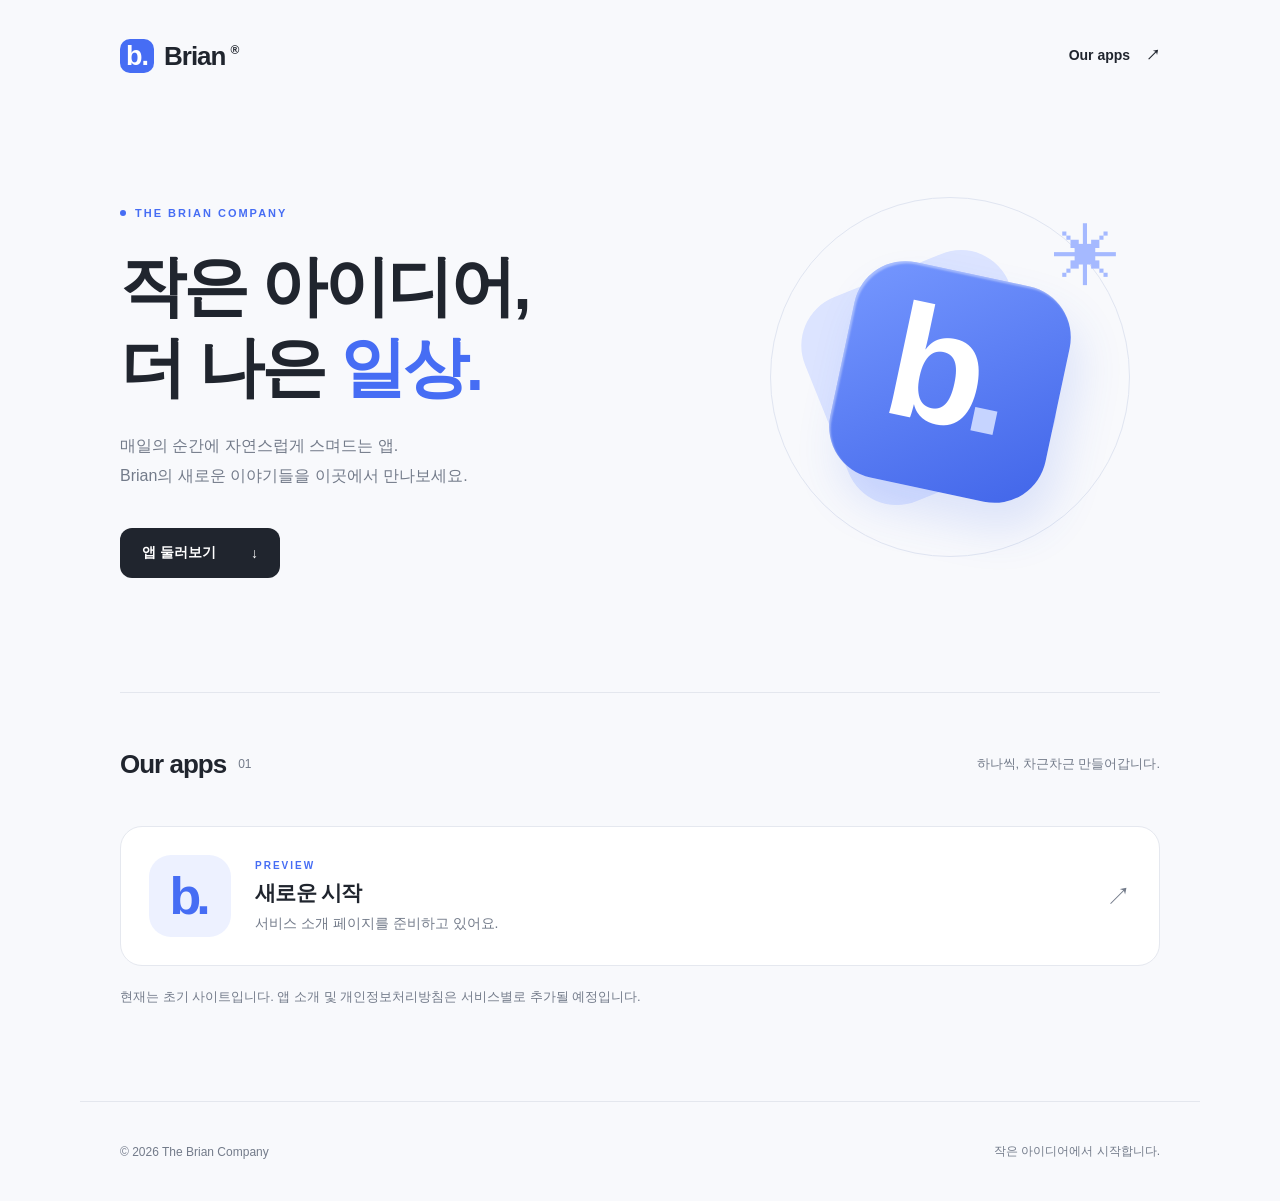
==== index.html @ 29df4c91 "Deploy web-brian-site: 15ad0accd604077ebf4e1efb65b648d3f5bd0e32" ====
<!DOCTYPE html><html lang="ko"><head><meta charSet="utf-8"/><meta name="viewport" content="width=device-width, initial-scale=1"/><link rel="stylesheet" href="/_next/static/chunks/06iimwyzbf0a_.css" data-precedence="next"/><link rel="preload" as="script" fetchPriority="low" href="/_next/static/chunks/15xrurgzs99gv.js"/><script src="/_next/static/chunks/0dgq26a5_oy.a.js" async=""></script><script src="/_next/static/chunks/07lhk_q6pmm3r.js" async=""></script><script src="/_next/static/chunks/0au83~zq0~0pf.js" async=""></script><script src="/_next/static/chunks/turbopack-07ur8f85nectq.js" async=""></script><script src="/_next/static/chunks/13h-0fd.p-1ga.js" async=""></script><script src="/_next/static/chunks/0d3shmwh5_nmn.js" async=""></script><title>Brian — 작은 아이디어, 더 나은 일상</title><meta name="description" content="Brian이 만드는 앱과 서비스의 공식 웹사이트입니다."/><script src="/_next/static/chunks/03~yq9q893hmn.js" noModule=""></script></head><body><div hidden=""><!--$--><!--/$--></div><header class="header wrap"><a class="brand" aria-label="Brian 홈" href="/"><span class="mark">b.</span>Brian<span class="brand-dot">®</span></a><nav aria-label="주 메뉴"><a href="/#apps">Our apps <span aria-hidden="true">↗</span></a></nav></header><main class="wrap"><section class="hero"><p class="eyebrow"><span class="status-dot"></span> THE BRIAN COMPANY</p><h1>작은 아이디어,<br/>더 나은 <span class="accent">일상.</span></h1><p class="intro">매일의 순간에 자연스럽게 스며드는 앱.<br/>Brian의 새로운 이야기들을 이곳에서 만나보세요.</p><a class="button" href="#apps">앱 둘러보기 <span aria-hidden="true">↓</span></a><div class="hero-art" aria-hidden="true"><div class="orbit"></div><div class="tile tile-back"></div><div class="tile tile-front">b<span>.</span></div><span class="spark">✳</span></div></section><section id="apps" class="apps"><div class="section-heading"><h2>Our apps<span class="count">01</span></h2><p>하나씩, 차근차근 만들어갑니다.</p></div><a class="app-card" href="/example/"><div class="app-icon" aria-hidden="true">b.</div><div><p class="eyebrow">PREVIEW</p><h3>새로운 시작</h3><p>서비스 소개 페이지를 준비하고 있어요.</p></div><span class="card-arrow" aria-hidden="true">↗</span></a><p class="note">현재는 초기 사이트입니다. 앱 소개 및 개인정보처리방침은 서비스별로 추가될 예정입니다.</p></section><!--$--><!--/$--></main><footer class="wrap footer"><span>© <!-- -->2026<!-- --> The Brian Company</span><span>작은 아이디어에서 시작합니다.</span></footer><script src="/_next/static/chunks/15xrurgzs99gv.js" id="_R_" async=""></script><script>(self.__next_f=self.__next_f||[]).push([0])</script><script>self.__next_f.push([1,"1:\"$Sreact.fragment\"\n2:I[22016,[\"/_next/static/chunks/13h-0fd.p-1ga.js\",\"/_next/static/chunks/0d3shmwh5_nmn.js\"],\"\"]\n3:I[39756,[\"/_next/static/chunks/13h-0fd.p-1ga.js\",\"/_next/static/chunks/0d3shmwh5_nmn.js\"],\"default\"]\n4:I[37457,[\"/_next/static/chunks/13h-0fd.p-1ga.js\",\"/_next/static/chunks/0d3shmwh5_nmn.js\"],\"default\"]\n5:I[97367,[\"/_next/static/chunks/13h-0fd.p-1ga.js\",\"/_next/static/chunks/0d3shmwh5_nmn.js\"],\"OutletBoundary\"]\n6:\"$Sreact.suspense\"\n8:I[97367,[\"/_next/static/chunks/13h-0fd.p-1ga.js\",\"/_next/static/chunks/0d3shmwh5_nmn.js\"],\"ViewportBoundary\"]\na:I[97367,[\"/_next/static/chunks/13h-0fd.p-1ga.js\",\"/_next/static/chunks/0d3shmwh5_nmn.js\"],\"MetadataBoundary\"]\nc:I[68027,[\"/_next/static/chunks/13h-0fd.p-1ga.js\",\"/_next/static/chunks/0d3shmwh5_nmn.js\"],\"default\",1]\n:HL[\"/_next/static/chunks/06iimwyzbf0a_.css\",\"style\"]\n"])</script><script>self.__next_f.push([1,"0:{\"P\":null,\"c\":[\"\",\"\"],\"q\":\"\",\"i\":false,\"f\":[[[\"\",{\"children\":[\"__PAGE__\",{}]},\"$undefined\",\"$undefined\",16],[[\"$\",\"$1\",\"c\",{\"children\":[[[\"$\",\"link\",\"0\",{\"rel\":\"stylesheet\",\"href\":\"/_next/static/chunks/06iimwyzbf0a_.css\",\"precedence\":\"next\",\"crossOrigin\":\"$undefined\",\"nonce\":\"$undefined\"}],[\"$\",\"script\",\"script-0\",{\"src\":\"/_next/static/chunks/13h-0fd.p-1ga.js\",\"async\":true,\"nonce\":\"$undefined\"}],[\"$\",\"script\",\"script-1\",{\"src\":\"/_next/static/chunks/0d3shmwh5_nmn.js\",\"async\":true,\"nonce\":\"$undefined\"}]],[\"$\",\"html\",null,{\"lang\":\"ko\",\"children\":[\"$\",\"body\",null,{\"children\":[[\"$\",\"header\",null,{\"className\":\"header wrap\",\"children\":[[\"$\",\"$L2\",null,{\"className\":\"brand\",\"href\":\"/\",\"aria-label\":\"Brian 홈\",\"children\":[[\"$\",\"span\",null,{\"className\":\"mark\",\"children\":\"b.\"}],\"Brian\",[\"$\",\"span\",null,{\"className\":\"brand-dot\",\"children\":\"®\"}]]}],[\"$\",\"nav\",null,{\"aria-label\":\"주 메뉴\",\"children\":[\"$\",\"$L2\",null,{\"href\":\"/#apps\",\"children\":[\"Our apps \",[\"$\",\"span\",null,{\"aria-hidden\":\"true\",\"children\":\"↗\"}]]}]}]]}],[\"$\",\"main\",null,{\"className\":\"wrap\",\"children\":[\"$\",\"$L3\",null,{\"parallelRouterKey\":\"children\",\"error\":\"$undefined\",\"errorStyles\":\"$undefined\",\"errorScripts\":\"$undefined\",\"template\":[\"$\",\"$L4\",null,{}],\"templateStyles\":\"$undefined\",\"templateScripts\":\"$undefined\",\"notFound\":[[\"$\",\"section\",null,{\"className\":\"detail\",\"children\":[[\"$\",\"p\",null,{\"className\":\"eyebrow\",\"children\":\"404\"}],[\"$\",\"h1\",null,{\"children\":\"페이지를 찾을 수 없어요.\"}],[\"$\",\"p\",null,{\"className\":\"intro\",\"children\":\"주소를 확인하거나 홈에서 다시 시작해 주세요.\"}],[\"$\",\"$L2\",null,{\"className\":\"button\",\"href\":\"/\",\"children\":\"홈으로 돌아가기\"}]]}],[]],\"forbidden\":\"$undefined\",\"unauthorized\":\"$undefined\"}]}],[\"$\",\"footer\",null,{\"className\":\"wrap footer\",\"children\":[[\"$\",\"span\",null,{\"children\":[\"© \",2026,\" The Brian Company\"]}],[\"$\",\"span\",null,{\"children\":\"작은 아이디어에서 시작합니다.\"}]]}]]}]}]]}],{\"children\":[[\"$\",\"$1\",\"c\",{\"children\":[[[\"$\",\"section\",null,{\"className\":\"hero\",\"children\":[[\"$\",\"p\",null,{\"className\":\"eyebrow\",\"children\":[[\"$\",\"span\",null,{\"className\":\"status-dot\"}],\" THE BRIAN COMPANY\"]}],[\"$\",\"h1\",null,{\"children\":[\"작은 아이디어,\",[\"$\",\"br\",null,{}],\"더 나은 \",[\"$\",\"span\",null,{\"className\":\"accent\",\"children\":\"일상.\"}]]}],[\"$\",\"p\",null,{\"className\":\"intro\",\"children\":[\"매일의 순간에 자연스럽게 스며드는 앱.\",[\"$\",\"br\",null,{}],\"Brian의 새로운 이야기들을 이곳에서 만나보세요.\"]}],[\"$\",\"a\",null,{\"className\":\"button\",\"href\":\"#apps\",\"children\":[\"앱 둘러보기 \",[\"$\",\"span\",null,{\"aria-hidden\":\"true\",\"children\":\"↓\"}]]}],[\"$\",\"div\",null,{\"className\":\"hero-art\",\"aria-hidden\":\"true\",\"children\":[[\"$\",\"div\",null,{\"className\":\"orbit\"}],[\"$\",\"div\",null,{\"className\":\"tile tile-back\"}],[\"$\",\"div\",null,{\"className\":\"tile tile-front\",\"children\":[\"b\",[\"$\",\"span\",null,{\"children\":\".\"}]]}],[\"$\",\"span\",null,{\"className\":\"spark\",\"children\":\"✳\"}]]}]]}],[\"$\",\"section\",null,{\"id\":\"apps\",\"className\":\"apps\",\"children\":[[\"$\",\"div\",null,{\"className\":\"section-heading\",\"children\":[[\"$\",\"h2\",null,{\"children\":[\"Our apps\",[\"$\",\"span\",null,{\"className\":\"count\",\"children\":\"01\"}]]}],[\"$\",\"p\",null,{\"children\":\"하나씩, 차근차근 만들어갑니다.\"}]]}],[\"$\",\"$L2\",null,{\"href\":\"/example/\",\"className\":\"app-card\",\"children\":[[\"$\",\"div\",null,{\"className\":\"app-icon\",\"aria-hidden\":\"true\",\"children\":\"b.\"}],[\"$\",\"div\",null,{\"children\":[[\"$\",\"p\",null,{\"className\":\"eyebrow\",\"children\":\"PREVIEW\"}],[\"$\",\"h3\",null,{\"children\":\"새로운 시작\"}],[\"$\",\"p\",null,{\"children\":\"서비스 소개 페이지를 준비하고 있어요.\"}]]}],[\"$\",\"span\",null,{\"className\":\"card-arrow\",\"aria-hidden\":\"true\",\"children\":\"↗\"}]]}],[\"$\",\"p\",null,{\"className\":\"note\",\"children\":\"현재는 초기 사이트입니다. 앱 소개 및 개인정보처리방침은 서비스별로 추가될 예정입니다.\"}]]}]],null,[\"$\",\"$L5\",null,{\"children\":[\"$\",\"$6\",null,{\"name\":\"Next.MetadataOutlet\",\"children\":\"$@7\"}]}]]}],{},null,false,null]},null,false,null],[\"$\",\"$1\",\"h\",{\"children\":[null,[\"$\",\"$L8\",null,{\"children\":\"$L9\"}],[\"$\",\"div\",null,{\"hidden\":true,\"children\":[\"$\",\"$La\",null,{\"children\":[\"$\",\"$6\",null,{\"name\":\"Next.Metadata\",\"children\":\"$Lb\"}]}]}],null]}],false]],\"m\":\"$undefined\",\"G\":[\"$c\",[[\"$\",\"link\",\"0\",{\"rel\":\"stylesheet\",\"href\":\"/_next/static/chunks/06iimwyzbf0a_.css\",\"precedence\":\"next\",\"crossOrigin\":\"$undefined\",\"nonce\":\"$undefined\"}]]],\"S\":true,\"h\":null,\"s\":\"$undefined\",\"l\":\"$undefined\",\"p\":\"$undefined\",\"d\":\"$undefined\",\"b\":\"ZEjswUMZ8mTC4s_uHKRm-\"}\n"])</script><script>self.__next_f.push([1,"9:[[\"$\",\"meta\",\"0\",{\"charSet\":\"utf-8\"}],[\"$\",\"meta\",\"1\",{\"name\":\"viewport\",\"content\":\"width=device-width, initial-scale=1\"}]]\n"])</script><script>self.__next_f.push([1,"7:null\nb:[[\"$\",\"title\",\"0\",{\"children\":\"Brian — 작은 아이디어, 더 나은 일상\"}],[\"$\",\"meta\",\"1\",{\"name\":\"description\",\"content\":\"Brian이 만드는 앱과 서비스의 공식 웹사이트입니다.\"}]]\n"])</script></body></html>
---- _next/static/chunks/06iimwyzbf0a_.css ----
:root{--lightningcss-light:initial;--lightningcss-dark: ;color-scheme:light;--bg:#f8f9fc;--ink:#20252e;--muted:#737b8a;--blue:#466df4}*{box-sizing:border-box}html{scroll-behavior:smooth;scroll-padding-top:32px}body{background:var(--bg);color:var(--ink);-webkit-font-smoothing:antialiased;margin:0;font-family:Arial,Apple SD Gothic Neo,Noto Sans KR,sans-serif}a{color:inherit;text-decoration:none}a:focus-visible{outline:3px solid var(--blue);outline-offset:6px}.wrap{max-width:1120px;margin:auto;padding:0 40px}.header{justify-content:space-between;align-items:center;height:112px;display:flex}.brand{letter-spacing:-1px;align-items:center;gap:10px;font-size:26px;font-weight:800;display:flex}.mark{background:var(--blue);color:#fff;border-radius:10px;place-items:center;width:34px;height:34px;font-size:27px;display:grid}.brand-dot{align-self:flex-start;margin:4px 0 0 -5px;font-size:12px}.header nav{font-size:14px;font-weight:600}.header nav span{margin-left:12px}.hero{min-height:580px;padding:84px 0 100px;position:relative}.eyebrow{letter-spacing:2px;color:var(--blue);align-items:center;gap:9px;font-size:11px;font-weight:700;display:flex}.status-dot{background:var(--blue);border-radius:50%;width:6px;height:6px}h1{letter-spacing:-3px;margin:27px 0 24px;font-size:clamp(40px,5.5vw,66px);font-weight:800;line-height:1.22}.accent{color:var(--blue)}.intro{color:var(--muted);word-break:keep-all;font-size:16px;line-height:1.9}.button{background:var(--ink);color:#fff;border-radius:12px;align-items:center;gap:35px;margin-top:20px;padding:16px 22px;font-size:14px;font-weight:600;display:inline-flex}.button:hover{background:var(--blue)}.hero-art{width:390px;height:390px;position:absolute;top:70px;right:15px}.orbit{border:1px solid #e0e5f1;border-radius:50%;position:absolute;inset:15px}.tile{border-radius:52px;width:220px;height:220px;position:absolute;top:90px;left:85px}.tile-back{background:#dce4ff;transform:rotate(-22deg)translate(-18px,-12px)}.tile-front{color:#fff;letter-spacing:-15px;background:linear-gradient(145deg,#7698ff,#4165e9);justify-content:center;align-items:center;padding-bottom:24px;padding-right:15px;font-size:160px;font-weight:800;display:flex;transform:rotate(12deg);box-shadow:15px 25px 45px #4165e925,inset 2px 2px 2px #ffffff60}.tile-front span{color:#c6d4ff}.spark{color:#a5b9ff;font-size:66px;position:absolute;top:38px;right:25px}.apps{border-top:1px solid #e4e7ee;padding:34px 0 80px}.section-heading{justify-content:space-between;align-items:center;margin-bottom:25px;display:flex}h2{letter-spacing:-1px;align-items:center;gap:12px;font-size:26px;display:flex}.count{letter-spacing:0;color:var(--muted);font-size:12px;font-weight:400}.section-heading>p,.note{color:var(--muted);font-size:13px}.app-card{background:#fff;border:1px solid #e5e8ef;border-radius:22px;align-items:center;gap:24px;padding:28px;transition:box-shadow .2s,border-color .2s;display:flex}.app-card:hover{border-color:#a6b8f6;box-shadow:0 8px 28px #4165e90a}.app-icon{width:82px;height:82px;color:var(--blue);letter-spacing:-5px;background:#edf1ff;border-radius:22px;flex-shrink:0;place-items:center;padding-right:5px;font-size:52px;font-weight:800;display:grid}h3{letter-spacing:-.7px;margin:8px 0;font-size:21px}.app-card p{color:var(--muted);margin:0;font-size:14px}.app-card .eyebrow{color:var(--blue);font-size:10px}.card-arrow{color:var(--muted);margin-left:auto;font-size:25px}.note{margin-top:20px;line-height:1.7}.footer{min-height:100px;color:var(--muted);border-top:1px solid #e4e7ee;justify-content:space-between;align-items:center;font-size:12px;display:flex}.detail{min-height:70vh;padding:80px 0}@media (max-width:800px){.hero-art{transform-origin:100%;opacity:.8;right:-15px;transform:scale(.7)}.hero h1,.hero .intro,.hero .button,.hero .eyebrow{z-index:1;position:relative}.hero-art{top:30px}.hero{padding-top:60px}.intro{max-width:420px}}@media (max-width:600px){.wrap{padding-left:24px;padding-right:24px}.header{height:88px}.hero{padding:35px 0 44px}.hero-art{transform-origin:50%;width:320px;height:300px;margin:0 auto;position:relative;top:auto;right:auto;transform:scale(.8)}.tile{top:55px;left:55px}.orbit{inset:0}.spark{top:0;right:0}.section-heading{flex-direction:column;align-items:flex-start;gap:0}.section-heading h2{margin-bottom:0}.app-card{gap:16px;padding:20px}.app-icon{border-radius:17px;width:60px;height:60px;font-size:40px}.app-card p{font-size:12px}.footer{flex-direction:column;justify-content:center;align-items:flex-start;gap:10px;padding-top:24px;padding-bottom:24px}h1{letter-spacing:-2px}.detail{padding:50px 0}.apps{padding-bottom:50px}}@media (prefers-reduced-motion:reduce){html{scroll-behavior:auto}.app-card{transition:none}}
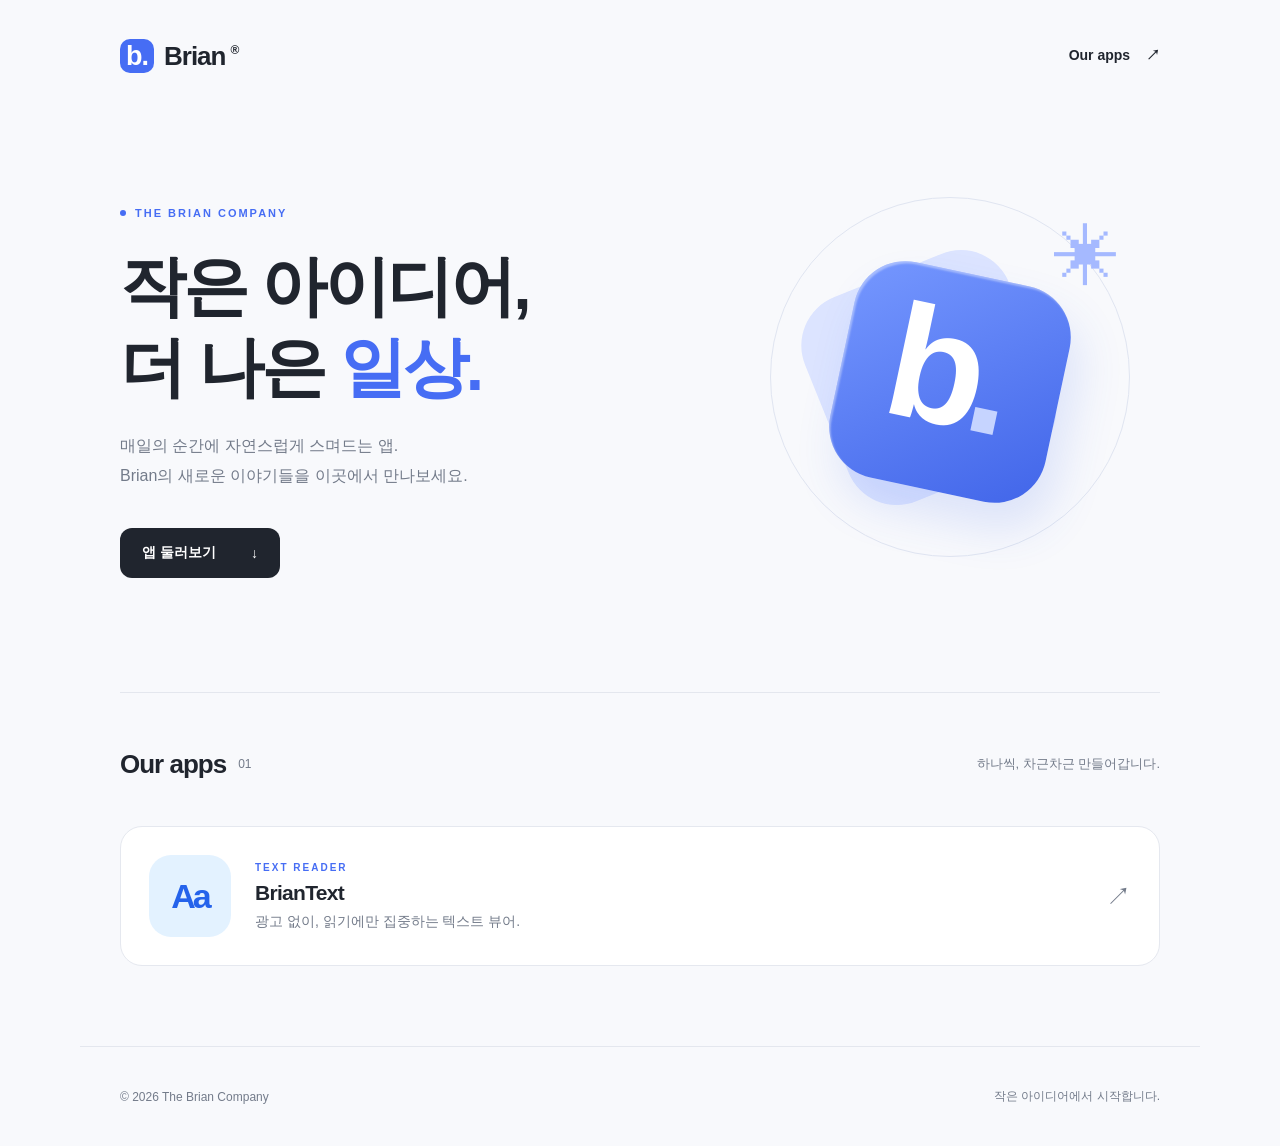
==== commit a400d257: "Deploy web-brian-site: 4410a223951675eed8624fb03c8d6aa4f343a608" ====
--- a/index.html
+++ b/index.html
@@ -1 +1 @@
-<!DOCTYPE html><html lang="ko"><head><meta charSet="utf-8"/><meta name="viewport" content="width=device-width, initial-scale=1"/><link rel="stylesheet" href="/_next/static/chunks/06iimwyzbf0a_.css" data-precedence="next"/><link rel="preload" as="script" fetchPriority="low" href="/_next/static/chunks/15xrurgzs99gv.js"/><script src="/_next/static/chunks/0dgq26a5_oy.a.js" async=""></script><script src="/_next/static/chunks/07lhk_q6pmm3r.js" async=""></script><script src="/_next/static/chunks/0au83~zq0~0pf.js" async=""></script><script src="/_next/static/chunks/turbopack-07ur8f85nectq.js" async=""></script><script src="/_next/static/chunks/13h-0fd.p-1ga.js" async=""></script><script src="/_next/static/chunks/0d3shmwh5_nmn.js" async=""></script><title>Brian — 작은 아이디어, 더 나은 일상</title><meta name="description" content="Brian이 만드는 앱과 서비스의 공식 웹사이트입니다."/><script src="/_next/static/chunks/03~yq9q893hmn.js" noModule=""></script></head><body><div hidden=""><!--$--><!--/$--></div><header class="header wrap"><a class="brand" aria-label="Brian 홈" href="/"><span class="mark">b.</span>Brian<span class="brand-dot">®</span></a><nav aria-label="주 메뉴"><a href="/#apps">Our apps <span aria-hidden="true">↗</span></a></nav></header><main class="wrap"><section class="hero"><p class="eyebrow"><span class="status-dot"></span> THE BRIAN COMPANY</p><h1>작은 아이디어,<br/>더 나은 <span class="accent">일상.</span></h1><p class="intro">매일의 순간에 자연스럽게 스며드는 앱.<br/>Brian의 새로운 이야기들을 이곳에서 만나보세요.</p><a class="button" href="#apps">앱 둘러보기 <span aria-hidden="true">↓</span></a><div class="hero-art" aria-hidden="true"><div class="orbit"></div><div class="tile tile-back"></div><div class="tile tile-front">b<span>.</span></div><span class="spark">✳</span></div></section><section id="apps" class="apps"><div class="section-heading"><h2>Our apps<span class="count">01</span></h2><p>하나씩, 차근차근 만들어갑니다.</p></div><a class="app-card" href="/example/"><div class="app-icon" aria-hidden="true">b.</div><div><p class="eyebrow">PREVIEW</p><h3>새로운 시작</h3><p>서비스 소개 페이지를 준비하고 있어요.</p></div><span class="card-arrow" aria-hidden="true">↗</span></a><p class="note">현재는 초기 사이트입니다. 앱 소개 및 개인정보처리방침은 서비스별로 추가될 예정입니다.</p></section><!--$--><!--/$--></main><footer class="wrap footer"><span>© <!-- -->2026<!-- --> The Brian Company</span><span>작은 아이디어에서 시작합니다.</span></footer><script src="/_next/static/chunks/15xrurgzs99gv.js" id="_R_" async=""></script><script>(self.__next_f=self.__next_f||[]).push([0])</script><script>self.__next_f.push([1,"1:\"$Sreact.fragment\"\n2:I[22016,[\"/_next/static/chunks/13h-0fd.p-1ga.js\",\"/_next/static/chunks/0d3shmwh5_nmn.js\"],\"\"]\n3:I[39756,[\"/_next/static/chunks/13h-0fd.p-1ga.js\",\"/_next/static/chunks/0d3shmwh5_nmn.js\"],\"default\"]\n4:I[37457,[\"/_next/static/chunks/13h-0fd.p-1ga.js\",\"/_next/static/chunks/0d3shmwh5_nmn.js\"],\"default\"]\n5:I[97367,[\"/_next/static/chunks/13h-0fd.p-1ga.js\",\"/_next/static/chunks/0d3shmwh5_nmn.js\"],\"OutletBoundary\"]\n6:\"$Sreact.suspense\"\n8:I[97367,[\"/_next/static/chunks/13h-0fd.p-1ga.js\",\"/_next/static/chunks/0d3shmwh5_nmn.js\"],\"ViewportBoundary\"]\na:I[97367,[\"/_next/static/chunks/13h-0fd.p-1ga.js\",\"/_next/static/chunks/0d3shmwh5_nmn.js\"],\"MetadataBoundary\"]\nc:I[68027,[\"/_next/static/chunks/13h-0fd.p-1ga.js\",\"/_next/static/chunks/0d3shmwh5_nmn.js\"],\"default\",1]\n:HL[\"/_next/static/chunks/06iimwyzbf0a_.css\",\"style\"]\n"])</script><script>self.__next_f.push([1,"0:{\"P\":null,\"c\":[\"\",\"\"],\"q\":\"\",\"i\":false,\"f\":[[[\"\",{\"children\":[\"__PAGE__\",{}]},\"$undefined\",\"$undefined\",16],[[\"$\",\"$1\",\"c\",{\"children\":[[[\"$\",\"link\",\"0\",{\"rel\":\"stylesheet\",\"href\":\"/_next/static/chunks/06iimwyzbf0a_.css\",\"precedence\":\"next\",\"crossOrigin\":\"$undefined\",\"nonce\":\"$undefined\"}],[\"$\",\"script\",\"script-0\",{\"src\":\"/_next/static/chunks/13h-0fd.p-1ga.js\",\"async\":true,\"nonce\":\"$undefined\"}],[\"$\",\"script\",\"script-1\",{\"src\":\"/_next/static/chunks/0d3shmwh5_nmn.js\",\"async\":true,\"nonce\":\"$undefined\"}]],[\"$\",\"html\",null,{\"lang\":\"ko\",\"children\":[\"$\",\"body\",null,{\"children\":[[\"$\",\"header\",null,{\"className\":\"header wrap\",\"children\":[[\"$\",\"$L2\",null,{\"className\":\"brand\",\"href\":\"/\",\"aria-label\":\"Brian 홈\",\"children\":[[\"$\",\"span\",null,{\"className\":\"mark\",\"children\":\"b.\"}],\"Brian\",[\"$\",\"span\",null,{\"className\":\"brand-dot\",\"children\":\"®\"}]]}],[\"$\",\"nav\",null,{\"aria-label\":\"주 메뉴\",\"children\":[\"$\",\"$L2\",null,{\"href\":\"/#apps\",\"children\":[\"Our apps \",[\"$\",\"span\",null,{\"aria-hidden\":\"true\",\"children\":\"↗\"}]]}]}]]}],[\"$\",\"main\",null,{\"className\":\"wrap\",\"children\":[\"$\",\"$L3\",null,{\"parallelRouterKey\":\"children\",\"error\":\"$undefined\",\"errorStyles\":\"$undefined\",\"errorScripts\":\"$undefined\",\"template\":[\"$\",\"$L4\",null,{}],\"templateStyles\":\"$undefined\",\"templateScripts\":\"$undefined\",\"notFound\":[[\"$\",\"section\",null,{\"className\":\"detail\",\"children\":[[\"$\",\"p\",null,{\"className\":\"eyebrow\",\"children\":\"404\"}],[\"$\",\"h1\",null,{\"children\":\"페이지를 찾을 수 없어요.\"}],[\"$\",\"p\",null,{\"className\":\"intro\",\"children\":\"주소를 확인하거나 홈에서 다시 시작해 주세요.\"}],[\"$\",\"$L2\",null,{\"className\":\"button\",\"href\":\"/\",\"children\":\"홈으로 돌아가기\"}]]}],[]],\"forbidden\":\"$undefined\",\"unauthorized\":\"$undefined\"}]}],[\"$\",\"footer\",null,{\"className\":\"wrap footer\",\"children\":[[\"$\",\"span\",null,{\"children\":[\"© \",2026,\" The Brian Company\"]}],[\"$\",\"span\",null,{\"children\":\"작은 아이디어에서 시작합니다.\"}]]}]]}]}]]}],{\"children\":[[\"$\",\"$1\",\"c\",{\"children\":[[[\"$\",\"section\",null,{\"className\":\"hero\",\"children\":[[\"$\",\"p\",null,{\"className\":\"eyebrow\",\"children\":[[\"$\",\"span\",null,{\"className\":\"status-dot\"}],\" THE BRIAN COMPANY\"]}],[\"$\",\"h1\",null,{\"children\":[\"작은 아이디어,\",[\"$\",\"br\",null,{}],\"더 나은 \",[\"$\",\"span\",null,{\"className\":\"accent\",\"children\":\"일상.\"}]]}],[\"$\",\"p\",null,{\"className\":\"intro\",\"children\":[\"매일의 순간에 자연스럽게 스며드는 앱.\",[\"$\",\"br\",null,{}],\"Brian의 새로운 이야기들을 이곳에서 만나보세요.\"]}],[\"$\",\"a\",null,{\"className\":\"button\",\"href\":\"#apps\",\"children\":[\"앱 둘러보기 \",[\"$\",\"span\",null,{\"aria-hidden\":\"true\",\"children\":\"↓\"}]]}],[\"$\",\"div\",null,{\"className\":\"hero-art\",\"aria-hidden\":\"true\",\"children\":[[\"$\",\"div\",null,{\"className\":\"orbit\"}],[\"$\",\"div\",null,{\"className\":\"tile tile-back\"}],[\"$\",\"div\",null,{\"className\":\"tile tile-front\",\"children\":[\"b\",[\"$\",\"span\",null,{\"children\":\".\"}]]}],[\"$\",\"span\",null,{\"className\":\"spark\",\"children\":\"✳\"}]]}]]}],[\"$\",\"section\",null,{\"id\":\"apps\",\"className\":\"apps\",\"children\":[[\"$\",\"div\",null,{\"className\":\"section-heading\",\"children\":[[\"$\",\"h2\",null,{\"children\":[\"Our apps\",[\"$\",\"span\",null,{\"className\":\"count\",\"children\":\"01\"}]]}],[\"$\",\"p\",null,{\"children\":\"하나씩, 차근차근 만들어갑니다.\"}]]}],[\"$\",\"$L2\",null,{\"href\":\"/example/\",\"className\":\"app-card\",\"children\":[[\"$\",\"div\",null,{\"className\":\"app-icon\",\"aria-hidden\":\"true\",\"children\":\"b.\"}],[\"$\",\"div\",null,{\"children\":[[\"$\",\"p\",null,{\"className\":\"eyebrow\",\"children\":\"PREVIEW\"}],[\"$\",\"h3\",null,{\"children\":\"새로운 시작\"}],[\"$\",\"p\",null,{\"children\":\"서비스 소개 페이지를 준비하고 있어요.\"}]]}],[\"$\",\"span\",null,{\"className\":\"card-arrow\",\"aria-hidden\":\"true\",\"children\":\"↗\"}]]}],[\"$\",\"p\",null,{\"className\":\"note\",\"children\":\"현재는 초기 사이트입니다. 앱 소개 및 개인정보처리방침은 서비스별로 추가될 예정입니다.\"}]]}]],null,[\"$\",\"$L5\",null,{\"children\":[\"$\",\"$6\",null,{\"name\":\"Next.MetadataOutlet\",\"children\":\"$@7\"}]}]]}],{},null,false,null]},null,false,null],[\"$\",\"$1\",\"h\",{\"children\":[null,[\"$\",\"$L8\",null,{\"children\":\"$L9\"}],[\"$\",\"div\",null,{\"hidden\":true,\"children\":[\"$\",\"$La\",null,{\"children\":[\"$\",\"$6\",null,{\"name\":\"Next.Metadata\",\"children\":\"$Lb\"}]}]}],null]}],false]],\"m\":\"$undefined\",\"G\":[\"$c\",[[\"$\",\"link\",\"0\",{\"rel\":\"stylesheet\",\"href\":\"/_next/static/chunks/06iimwyzbf0a_.css\",\"precedence\":\"next\",\"crossOrigin\":\"$undefined\",\"nonce\":\"$undefined\"}]]],\"S\":true,\"h\":null,\"s\":\"$undefined\",\"l\":\"$undefined\",\"p\":\"$undefined\",\"d\":\"$undefined\",\"b\":\"ZEjswUMZ8mTC4s_uHKRm-\"}\n"])</script><script>self.__next_f.push([1,"9:[[\"$\",\"meta\",\"0\",{\"charSet\":\"utf-8\"}],[\"$\",\"meta\",\"1\",{\"name\":\"viewport\",\"content\":\"width=device-width, initial-scale=1\"}]]\n"])</script><script>self.__next_f.push([1,"7:null\nb:[[\"$\",\"title\",\"0\",{\"children\":\"Brian — 작은 아이디어, 더 나은 일상\"}],[\"$\",\"meta\",\"1\",{\"name\":\"description\",\"content\":\"Brian이 만드는 앱과 서비스의 공식 웹사이트입니다.\"}]]\n"])</script></body></html>+<!DOCTYPE html><html lang="ko"><head><meta charSet="utf-8"/><meta name="viewport" content="width=device-width, initial-scale=1"/><link rel="stylesheet" href="/_next/static/chunks/165df~7f7-2nq.css" data-precedence="next"/><link rel="preload" as="script" fetchPriority="low" href="/_next/static/chunks/15xrurgzs99gv.js"/><script src="/_next/static/chunks/0dgq26a5_oy.a.js" async=""></script><script src="/_next/static/chunks/07lhk_q6pmm3r.js" async=""></script><script src="/_next/static/chunks/0au83~zq0~0pf.js" async=""></script><script src="/_next/static/chunks/turbopack-07ur8f85nectq.js" async=""></script><script src="/_next/static/chunks/13h-0fd.p-1ga.js" async=""></script><script src="/_next/static/chunks/0d3shmwh5_nmn.js" async=""></script><title>Brian — 작은 아이디어, 더 나은 일상</title><meta name="description" content="Brian이 만드는 앱과 서비스의 공식 웹사이트입니다."/><script src="/_next/static/chunks/03~yq9q893hmn.js" noModule=""></script></head><body><div hidden=""><!--$--><!--/$--></div><header class="header wrap"><a class="brand" aria-label="Brian 홈" href="/"><span class="mark">b.</span>Brian<span class="brand-dot">®</span></a><nav aria-label="주 메뉴"><a href="/#apps">Our apps <span aria-hidden="true">↗</span></a></nav></header><main class="wrap"><section class="hero"><p class="eyebrow"><span class="status-dot"></span> THE BRIAN COMPANY</p><h1>작은 아이디어,<br/>더 나은 <span class="accent">일상.</span></h1><p class="intro">매일의 순간에 자연스럽게 스며드는 앱.<br/>Brian의 새로운 이야기들을 이곳에서 만나보세요.</p><a class="button" href="#apps">앱 둘러보기 <span aria-hidden="true">↓</span></a><div class="hero-art" aria-hidden="true"><div class="orbit"></div><div class="tile tile-back"></div><div class="tile tile-front">b<span>.</span></div><span class="spark">✳</span></div></section><section id="apps" class="apps"><div class="section-heading"><h2>Our apps<span class="count">01</span></h2><p>하나씩, 차근차근 만들어갑니다.</p></div><a class="app-card" href="/briantext/"><div class="app-icon text-icon" aria-hidden="true">Aa</div><div><p class="eyebrow">TEXT READER</p><h3>BrianText</h3><p>광고 없이, 읽기에만 집중하는 텍스트 뷰어.</p></div><span class="card-arrow" aria-hidden="true">↗</span></a></section><!--$--><!--/$--></main><footer class="wrap footer"><span>© <!-- -->2026<!-- --> The Brian Company</span><span>작은 아이디어에서 시작합니다.</span></footer><script src="/_next/static/chunks/15xrurgzs99gv.js" id="_R_" async=""></script><script>(self.__next_f=self.__next_f||[]).push([0])</script><script>self.__next_f.push([1,"1:\"$Sreact.fragment\"\n2:I[22016,[\"/_next/static/chunks/13h-0fd.p-1ga.js\",\"/_next/static/chunks/0d3shmwh5_nmn.js\"],\"\"]\n3:I[39756,[\"/_next/static/chunks/13h-0fd.p-1ga.js\",\"/_next/static/chunks/0d3shmwh5_nmn.js\"],\"default\"]\n4:I[37457,[\"/_next/static/chunks/13h-0fd.p-1ga.js\",\"/_next/static/chunks/0d3shmwh5_nmn.js\"],\"default\"]\n5:I[97367,[\"/_next/static/chunks/13h-0fd.p-1ga.js\",\"/_next/static/chunks/0d3shmwh5_nmn.js\"],\"OutletBoundary\"]\n6:\"$Sreact.suspense\"\n8:I[97367,[\"/_next/static/chunks/13h-0fd.p-1ga.js\",\"/_next/static/chunks/0d3shmwh5_nmn.js\"],\"ViewportBoundary\"]\na:I[97367,[\"/_next/static/chunks/13h-0fd.p-1ga.js\",\"/_next/static/chunks/0d3shmwh5_nmn.js\"],\"MetadataBoundary\"]\nc:I[68027,[\"/_next/static/chunks/13h-0fd.p-1ga.js\",\"/_next/static/chunks/0d3shmwh5_nmn.js\"],\"default\",1]\n:HL[\"/_next/static/chunks/165df~7f7-2nq.css\",\"style\"]\n"])</script><script>self.__next_f.push([1,"0:{\"P\":null,\"c\":[\"\",\"\"],\"q\":\"\",\"i\":false,\"f\":[[[\"\",{\"children\":[\"__PAGE__\",{}]},\"$undefined\",\"$undefined\",16],[[\"$\",\"$1\",\"c\",{\"children\":[[[\"$\",\"link\",\"0\",{\"rel\":\"stylesheet\",\"href\":\"/_next/static/chunks/165df~7f7-2nq.css\",\"precedence\":\"next\",\"crossOrigin\":\"$undefined\",\"nonce\":\"$undefined\"}],[\"$\",\"script\",\"script-0\",{\"src\":\"/_next/static/chunks/13h-0fd.p-1ga.js\",\"async\":true,\"nonce\":\"$undefined\"}],[\"$\",\"script\",\"script-1\",{\"src\":\"/_next/static/chunks/0d3shmwh5_nmn.js\",\"async\":true,\"nonce\":\"$undefined\"}]],[\"$\",\"html\",null,{\"lang\":\"ko\",\"children\":[\"$\",\"body\",null,{\"children\":[[\"$\",\"header\",null,{\"className\":\"header wrap\",\"children\":[[\"$\",\"$L2\",null,{\"className\":\"brand\",\"href\":\"/\",\"aria-label\":\"Brian 홈\",\"children\":[[\"$\",\"span\",null,{\"className\":\"mark\",\"children\":\"b.\"}],\"Brian\",[\"$\",\"span\",null,{\"className\":\"brand-dot\",\"children\":\"®\"}]]}],[\"$\",\"nav\",null,{\"aria-label\":\"주 메뉴\",\"children\":[\"$\",\"$L2\",null,{\"href\":\"/#apps\",\"children\":[\"Our apps \",[\"$\",\"span\",null,{\"aria-hidden\":\"true\",\"children\":\"↗\"}]]}]}]]}],[\"$\",\"main\",null,{\"className\":\"wrap\",\"children\":[\"$\",\"$L3\",null,{\"parallelRouterKey\":\"children\",\"error\":\"$undefined\",\"errorStyles\":\"$undefined\",\"errorScripts\":\"$undefined\",\"template\":[\"$\",\"$L4\",null,{}],\"templateStyles\":\"$undefined\",\"templateScripts\":\"$undefined\",\"notFound\":[[\"$\",\"section\",null,{\"className\":\"detail\",\"children\":[[\"$\",\"p\",null,{\"className\":\"eyebrow\",\"children\":\"404\"}],[\"$\",\"h1\",null,{\"children\":\"페이지를 찾을 수 없어요.\"}],[\"$\",\"p\",null,{\"className\":\"intro\",\"children\":\"주소를 확인하거나 홈에서 다시 시작해 주세요.\"}],[\"$\",\"$L2\",null,{\"className\":\"button\",\"href\":\"/\",\"children\":\"홈으로 돌아가기\"}]]}],[]],\"forbidden\":\"$undefined\",\"unauthorized\":\"$undefined\"}]}],[\"$\",\"footer\",null,{\"className\":\"wrap footer\",\"children\":[[\"$\",\"span\",null,{\"children\":[\"© \",2026,\" The Brian Company\"]}],[\"$\",\"span\",null,{\"children\":\"작은 아이디어에서 시작합니다.\"}]]}]]}]}]]}],{\"children\":[[\"$\",\"$1\",\"c\",{\"children\":[[[\"$\",\"section\",null,{\"className\":\"hero\",\"children\":[[\"$\",\"p\",null,{\"className\":\"eyebrow\",\"children\":[[\"$\",\"span\",null,{\"className\":\"status-dot\"}],\" THE BRIAN COMPANY\"]}],[\"$\",\"h1\",null,{\"children\":[\"작은 아이디어,\",[\"$\",\"br\",null,{}],\"더 나은 \",[\"$\",\"span\",null,{\"className\":\"accent\",\"children\":\"일상.\"}]]}],[\"$\",\"p\",null,{\"className\":\"intro\",\"children\":[\"매일의 순간에 자연스럽게 스며드는 앱.\",[\"$\",\"br\",null,{}],\"Brian의 새로운 이야기들을 이곳에서 만나보세요.\"]}],[\"$\",\"a\",null,{\"className\":\"button\",\"href\":\"#apps\",\"children\":[\"앱 둘러보기 \",[\"$\",\"span\",null,{\"aria-hidden\":\"true\",\"children\":\"↓\"}]]}],[\"$\",\"div\",null,{\"className\":\"hero-art\",\"aria-hidden\":\"true\",\"children\":[[\"$\",\"div\",null,{\"className\":\"orbit\"}],[\"$\",\"div\",null,{\"className\":\"tile tile-back\"}],[\"$\",\"div\",null,{\"className\":\"tile tile-front\",\"children\":[\"b\",[\"$\",\"span\",null,{\"children\":\".\"}]]}],[\"$\",\"span\",null,{\"className\":\"spark\",\"children\":\"✳\"}]]}]]}],[\"$\",\"section\",null,{\"id\":\"apps\",\"className\":\"apps\",\"children\":[[\"$\",\"div\",null,{\"className\":\"section-heading\",\"children\":[[\"$\",\"h2\",null,{\"children\":[\"Our apps\",[\"$\",\"span\",null,{\"className\":\"count\",\"children\":\"01\"}]]}],[\"$\",\"p\",null,{\"children\":\"하나씩, 차근차근 만들어갑니다.\"}]]}],[\"$\",\"$L2\",null,{\"href\":\"/briantext/\",\"className\":\"app-card\",\"children\":[[\"$\",\"div\",null,{\"className\":\"app-icon text-icon\",\"aria-hidden\":\"true\",\"children\":\"Aa\"}],[\"$\",\"div\",null,{\"children\":[[\"$\",\"p\",null,{\"className\":\"eyebrow\",\"children\":\"TEXT READER\"}],[\"$\",\"h3\",null,{\"children\":\"BrianText\"}],[\"$\",\"p\",null,{\"children\":\"광고 없이, 읽기에만 집중하는 텍스트 뷰어.\"}]]}],[\"$\",\"span\",null,{\"className\":\"card-arrow\",\"aria-hidden\":\"true\",\"children\":\"↗\"}]]}]]}]],null,[\"$\",\"$L5\",null,{\"children\":[\"$\",\"$6\",null,{\"name\":\"Next.MetadataOutlet\",\"children\":\"$@7\"}]}]]}],{},null,false,null]},null,false,null],[\"$\",\"$1\",\"h\",{\"children\":[null,[\"$\",\"$L8\",null,{\"children\":\"$L9\"}],[\"$\",\"div\",null,{\"hidden\":true,\"children\":[\"$\",\"$La\",null,{\"children\":[\"$\",\"$6\",null,{\"name\":\"Next.Metadata\",\"children\":\"$Lb\"}]}]}],null]}],false]],\"m\":\"$undefined\",\"G\":[\"$c\",[[\"$\",\"link\",\"0\",{\"rel\":\"stylesheet\",\"href\":\"/_next/static/chunks/165df~7f7-2nq.css\",\"precedence\":\"next\",\"crossOrigin\":\"$undefined\",\"nonce\":\"$undefined\"}]]],\"S\":true,\"h\":null,\"s\":\"$undefined\",\"l\":\"$undefined\",\"p\":\"$undefined\",\"d\":\"$undefined\",\"b\":\"LBsxxnXh5u-WqcmLDK2CJ\"}\n"])</script><script>self.__next_f.push([1,"9:[[\"$\",\"meta\",\"0\",{\"charSet\":\"utf-8\"}],[\"$\",\"meta\",\"1\",{\"name\":\"viewport\",\"content\":\"width=device-width, initial-scale=1\"}]]\n"])</script><script>self.__next_f.push([1,"7:null\nb:[[\"$\",\"title\",\"0\",{\"children\":\"Brian — 작은 아이디어, 더 나은 일상\"}],[\"$\",\"meta\",\"1\",{\"name\":\"description\",\"content\":\"Brian이 만드는 앱과 서비스의 공식 웹사이트입니다.\"}]]\n"])</script></body></html>
--- a/_next/static/chunks/165df~7f7-2nq.css
+++ b/_next/static/chunks/165df~7f7-2nq.css
@@ -0,0 +1 @@
+:root{--lightningcss-light:initial;--lightningcss-dark: ;color-scheme:light;--bg:#f8f9fc;--ink:#20252e;--muted:#737b8a;--blue:#466df4}*{box-sizing:border-box}html{scroll-behavior:smooth;scroll-padding-top:32px}body{background:var(--bg);color:var(--ink);-webkit-font-smoothing:antialiased;margin:0;font-family:Arial,Apple SD Gothic Neo,Noto Sans KR,sans-serif}a{color:inherit;text-decoration:none}a:focus-visible{outline:3px solid var(--blue);outline-offset:6px}.wrap{max-width:1120px;margin:auto;padding:0 40px}.header{justify-content:space-between;align-items:center;height:112px;display:flex}.brand{letter-spacing:-1px;align-items:center;gap:10px;font-size:26px;font-weight:800;display:flex}.mark{background:var(--blue);color:#fff;border-radius:10px;place-items:center;width:34px;height:34px;font-size:27px;display:grid}.brand-dot{align-self:flex-start;margin:4px 0 0 -5px;font-size:12px}.header nav{font-size:14px;font-weight:600}.header nav span{margin-left:12px}.hero{min-height:580px;padding:84px 0 100px;position:relative}.eyebrow{letter-spacing:2px;color:var(--blue);align-items:center;gap:9px;font-size:11px;font-weight:700;display:flex}.status-dot{background:var(--blue);border-radius:50%;width:6px;height:6px}h1{letter-spacing:-3px;margin:27px 0 24px;font-size:clamp(40px,5.5vw,66px);font-weight:800;line-height:1.22}.accent{color:var(--blue)}.intro{color:var(--muted);word-break:keep-all;font-size:16px;line-height:1.9}.button{background:var(--ink);color:#fff;border-radius:12px;align-items:center;gap:35px;margin-top:20px;padding:16px 22px;font-size:14px;font-weight:600;display:inline-flex}.button:hover{background:var(--blue)}.hero-art{width:390px;height:390px;position:absolute;top:70px;right:15px}.orbit{border:1px solid #e0e5f1;border-radius:50%;position:absolute;inset:15px}.tile{border-radius:52px;width:220px;height:220px;position:absolute;top:90px;left:85px}.tile-back{background:#dce4ff;transform:rotate(-22deg)translate(-18px,-12px)}.tile-front{color:#fff;letter-spacing:-15px;background:linear-gradient(145deg,#7698ff,#4165e9);justify-content:center;align-items:center;padding-bottom:24px;padding-right:15px;font-size:160px;font-weight:800;display:flex;transform:rotate(12deg);box-shadow:15px 25px 45px #4165e925,inset 2px 2px 2px #ffffff60}.tile-front span{color:#c6d4ff}.spark{color:#a5b9ff;font-size:66px;position:absolute;top:38px;right:25px}.apps{border-top:1px solid #e4e7ee;padding:34px 0 80px}.section-heading{justify-content:space-between;align-items:center;margin-bottom:25px;display:flex}h2{letter-spacing:-1px;align-items:center;gap:12px;font-size:26px;display:flex}.count{letter-spacing:0;color:var(--muted);font-size:12px;font-weight:400}.section-heading>p,.note{color:var(--muted);font-size:13px}.app-card{background:#fff;border:1px solid #e5e8ef;border-radius:22px;align-items:center;gap:24px;padding:28px;transition:box-shadow .2s,border-color .2s;display:flex}.app-card:hover{border-color:#a6b8f6;box-shadow:0 8px 28px #4165e90a}.app-icon{width:82px;height:82px;color:var(--blue);letter-spacing:-5px;background:#edf1ff;border-radius:22px;flex-shrink:0;place-items:center;padding-right:5px;font-size:52px;font-weight:800;display:grid}h3{letter-spacing:-.7px;margin:8px 0;font-size:21px}.app-card p{color:var(--muted);margin:0;font-size:14px}.app-card .eyebrow{color:var(--blue);font-size:10px}.card-arrow{color:var(--muted);margin-left:auto;font-size:25px}.note{margin-top:20px;line-height:1.7}.footer{min-height:100px;color:var(--muted);border-top:1px solid #e4e7ee;justify-content:space-between;align-items:center;font-size:12px;display:flex}.detail{min-height:70vh;padding:80px 0}@media (max-width:800px){.hero-art{transform-origin:100%;opacity:.8;right:-15px;transform:scale(.7)}.hero h1,.hero .intro,.hero .button,.hero .eyebrow{z-index:1;position:relative}.hero-art{top:30px}.hero{padding-top:60px}.intro{max-width:420px}}@media (max-width:600px){.wrap{padding-left:24px;padding-right:24px}.header{height:88px}.hero{padding:35px 0 44px}.hero-art{transform-origin:50%;width:320px;height:300px;margin:0 auto;position:relative;top:auto;right:auto;transform:scale(.8)}.tile{top:55px;left:55px}.orbit{inset:0}.spark{top:0;right:0}.section-heading{flex-direction:column;align-items:flex-start;gap:0}.section-heading h2{margin-bottom:0}.app-card{gap:16px;padding:20px}.app-icon{border-radius:17px;width:60px;height:60px;font-size:40px}.app-card p{font-size:12px}.footer{flex-direction:column;justify-content:center;align-items:flex-start;gap:10px;padding-top:24px;padding-bottom:24px}h1{letter-spacing:-2px}.detail{padding:50px 0}.apps{padding-bottom:50px}}@media (prefers-reduced-motion:reduce){html{scroll-behavior:auto}.app-card{transition:none}}.text-icon{letter-spacing:-3px;color:#2563eb;background:#e3f2ff;padding:0;font-size:34px}.back-link{color:var(--muted);margin-top:28px;font-size:14px;display:inline-block}.back-link:hover{color:var(--blue)}.text-hero{grid-template-columns:1.2fr 1fr;align-items:center;gap:64px;padding:64px 0 90px;display:grid}.text-hero h1{font-size:clamp(40px,5vw,62px)}.reader-preview{background:linear-gradient(145deg,#e4f4ff,#f2f2ff);border:1px solid #d6e7f9;border-radius:28px;padding:32px;position:relative;transform:rotate(2deg);box-shadow:0 24px 60px #345b9c0c}.reader-top,.reader-bottom{justify-content:space-between;align-items:center;gap:16px;display:flex}.reader-top{color:#123460;border-bottom:1px solid #cadced;padding-bottom:24px;font-size:19px;font-weight:800}.reader-top>span:last-child{color:#2563eb;font-size:16px}.reader-label{color:#56728d;margin-top:32px;font-size:12px}.reader-heading{letter-spacing:-1px;color:#123460;font-size:32px;font-weight:700;line-height:1.5}.reader-copy{color:#45617b;word-break:keep-all;font-size:15px;line-height:2}.reader-bottom{color:#56728d;border-top:1px solid #cadced;margin-top:36px;padding-top:20px;font-size:12px}.reader-swatches{gap:7px;display:flex}.reader-swatches i{background:#fff;border:1px solid #bac9d8;border-radius:50%;width:16px;height:16px}.reader-swatches i:nth-child(2){background:#f5ead2}.reader-swatches i:nth-child(3){background:#192333}.preview-caption{color:#56728d;margin:20px 0 0;font-size:10px}.text-features{border-top:1px solid #e4e7ee;padding:60px 0 80px;scroll-margin-top:24px}.text-features h2,.text-ending h2{margin-bottom:16px;font-size:32px}.feature-grid{grid-template-columns:repeat(3,minmax(0,1fr));gap:20px;margin-top:36px;display:grid}.feature{background:#fff;border:1px solid #e5e8ef;border-radius:20px;padding:28px}.feature-number{color:var(--blue);font-size:12px;font-weight:700}.feature h3{word-break:keep-all;margin-top:22px;font-size:20px}.feature p{color:var(--muted);word-break:keep-all;font-size:14px;line-height:1.9}.text-ending{padding:40px 0 80px}.text-ending .back-link{margin-top:12px}@media (max-width:800px){.text-hero{gap:32px}.reader-preview{padding:24px}.feature-grid{grid-template-columns:repeat(2,minmax(0,1fr))}}@media (max-width:600px){.text-hero{grid-template-columns:1fr;gap:40px;padding:32px 0 56px}.reader-preview{width:100%;max-width:400px;margin:auto;transform:none}.feature-grid{grid-template-columns:1fr}.text-features{padding:36px 0}.text-ending{padding:24px 0 48px}.text-hero h1{font-size:42px}.text-features h2,.text-ending h2{font-size:28px}}.service-links{flex-wrap:wrap;gap:12px 28px;display:flex}.privacy-page{max-width:780px;margin:0 auto;padding-bottom:80px}.privacy-heading{padding:40px 0 20px}.privacy-heading h1{letter-spacing:-1.5px;overflow-wrap:anywhere;font-size:clamp(30px,5vw,48px)}.privacy-summary{color:#123460;word-break:keep-all;background:#eaf3ff;border:1px solid #d6e7f9;border-radius:16px;padding:24px;line-height:1.9}.privacy-page section{border-bottom:1px solid #e4e7ee;padding:28px 0}.privacy-page section:last-child{border-bottom:0}.privacy-page section h2{letter-spacing:-.5px;font-size:21px;line-height:1.5}.privacy-page section p{word-break:keep-all;overflow-wrap:anywhere;color:#515d6e;font-size:15px;line-height:1.9}.privacy-contact{background:#fff;border:1px solid #e5e8ef;border-radius:12px;padding:20px;font-size:15px}.privacy-contact>div{gap:20px;padding:8px 0;display:flex}.privacy-contact dt{width:60px;color:var(--muted);flex-shrink:0}.privacy-contact dd{overflow-wrap:anywhere;min-width:0;margin:0}.privacy-contact a{color:#2554ce;text-underline-offset:4px;text-decoration:underline}@media (max-width:600px){.privacy-heading{padding-top:28px}.privacy-page{padding-bottom:48px}.privacy-summary{padding:20px}.privacy-contact{padding:16px}.privacy-contact>div{gap:12px}}
